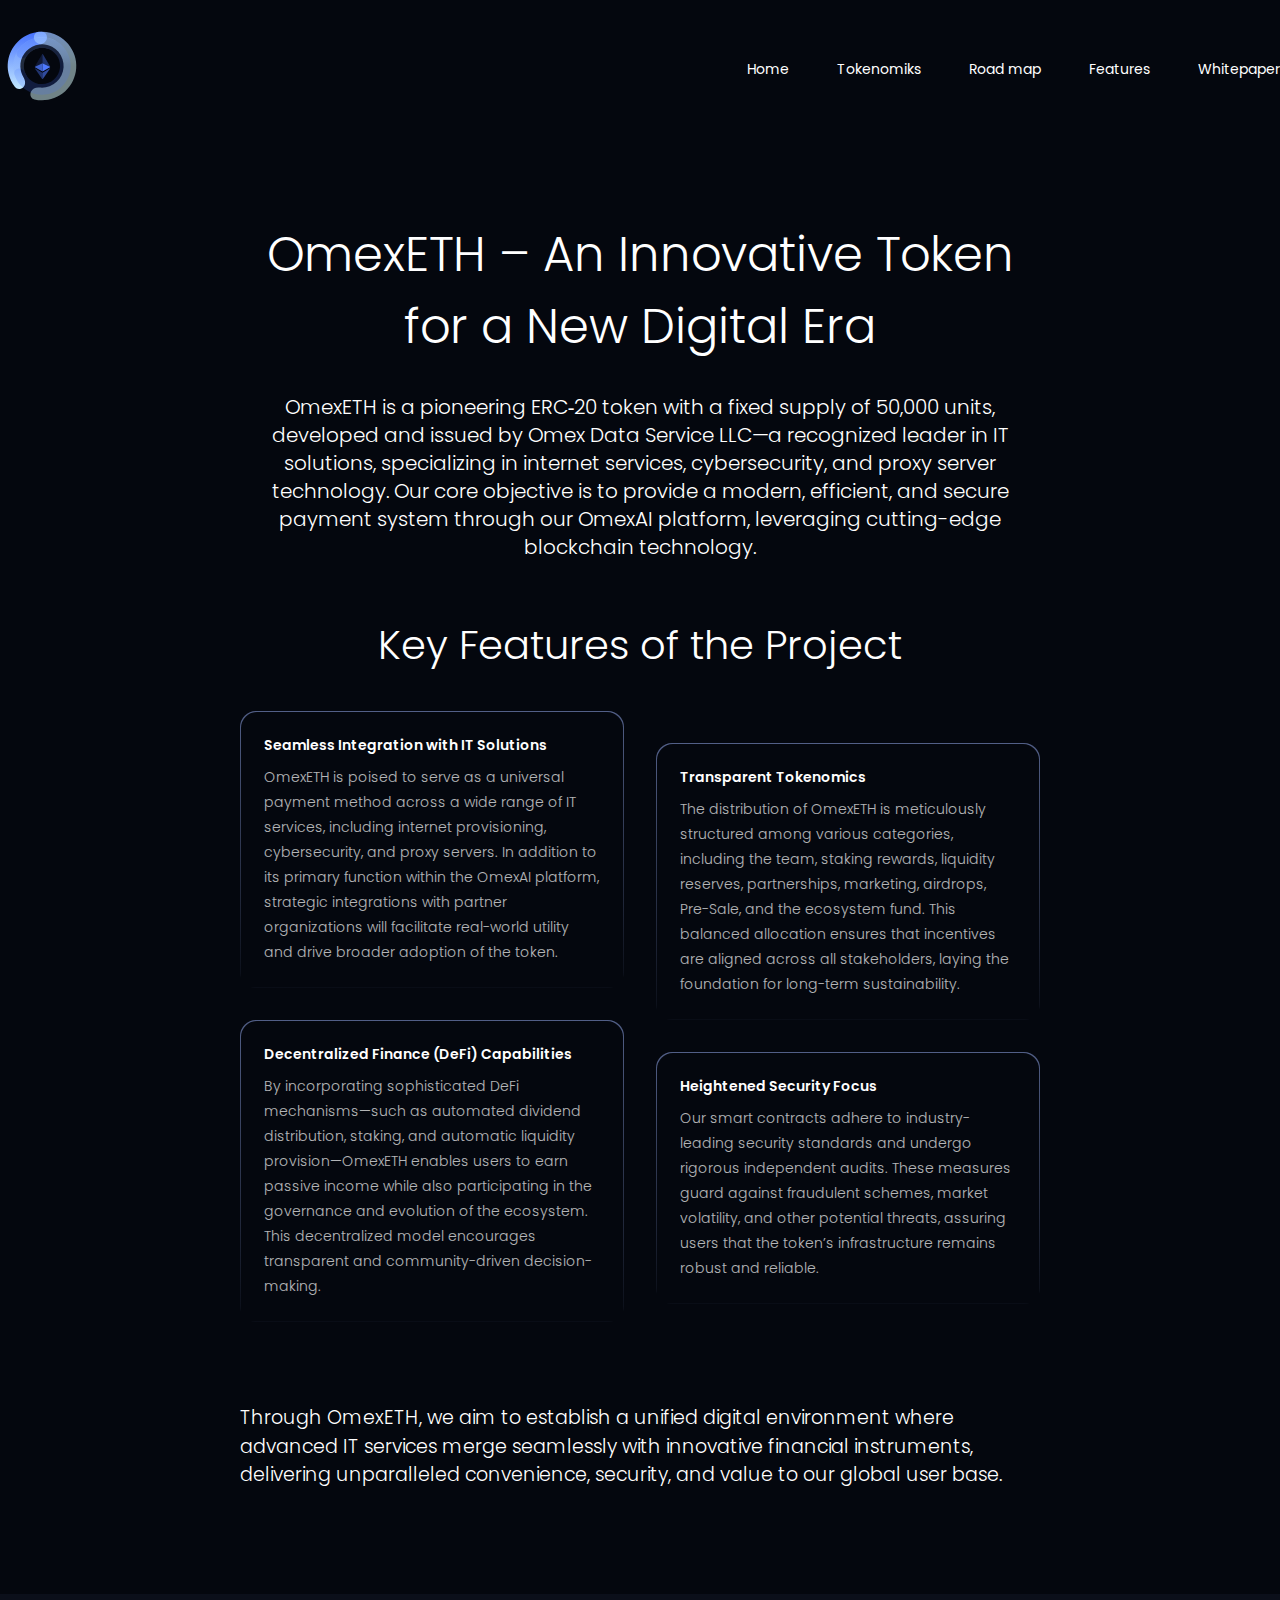
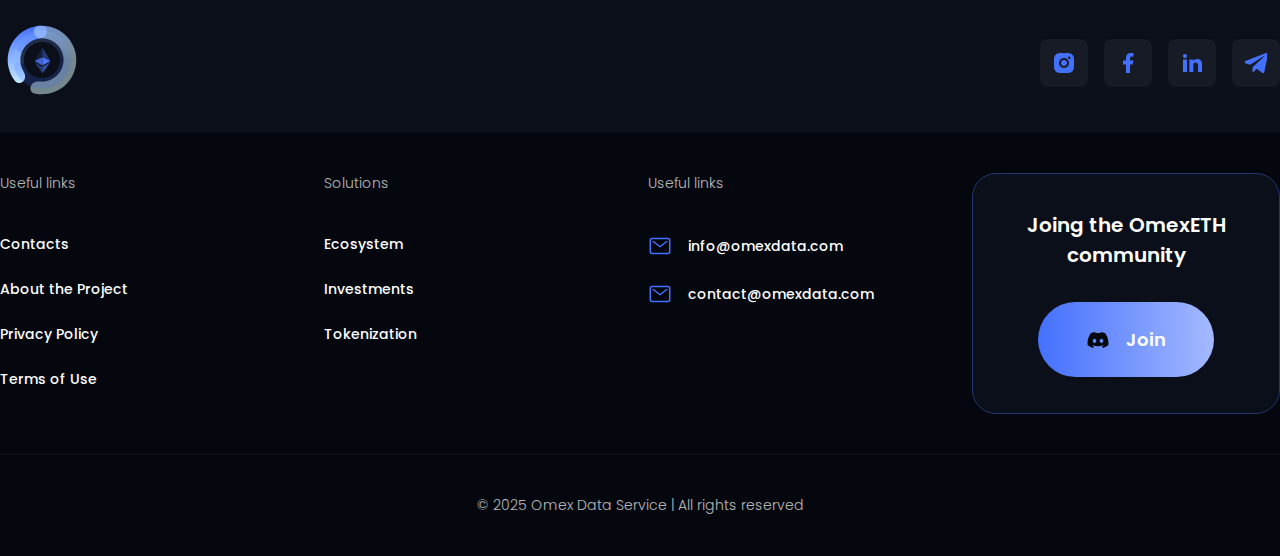
==== about.html @ 4f879065 "additional pages" ====
<!DOCTYPE html>
<html lang="en">
  <head>
    <meta charset="UTF-8" />
    <meta name="viewport" content="width=device-width, initial-scale=1.0" />
    <title>About the Project | Omex Ethereum Token Pre-Sale Start!</title>
    <link rel="stylesheet" href="./styles/style.css" />
  </head>
  <body>
    <nav>
      <div class="nav_wrapper container">
        <a href="./index.html">
          <img src="./assets/logo.svg" alt="" />
        </a>
        <div class="nav_menu">
          <a href="./index.html"><p>Home</p></a>
          <p>Tokenomiks</p>
          <p>Road map</p>
          <p>Features</p>
          <p>Whitepaper</p>
        </div>
      </div>
    </nav>

    <div class="page_content container_s">
      <div class="page_content_title">
        <h2>OmexETH – An Innovative Token for a New Digital Era</h2>

        <h3>
          OmexETH is a pioneering ERC‑20 token with a fixed supply of 50,000
          units, developed and issued by Omex Data Service LLC—a recognized
          leader in IT solutions, specializing in internet services,
          cybersecurity, and proxy server technology. Our core objective is to
          provide a modern, efficient, and secure payment system through our
          OmexAI platform, leveraging cutting-edge blockchain technology.
        </h3>
      </div>

      <div class="s_block_title">
        <h4>Key Features of the Project</h4>
      </div>

      <div class="advantage_cards ecosystem_cards">
        <div class="advantage_cards_col">
          <div class="advantage_card">
            <div class="advantage_card_wrapper">
              <p>Seamless Integration with IT Solutions</p>
              <span
                >OmexETH is poised to serve as a universal payment method across
                a wide range of IT services, including internet provisioning,
                cybersecurity, and proxy servers. In addition to its primary
                function within the OmexAI platform, strategic integrations with
                partner organizations will facilitate real-world utility and
                drive broader adoption of the token.</span
              >
            </div>
          </div>
          <div class="advantage_card">
            <div class="advantage_card_wrapper">
              <p>Decentralized Finance (DeFi) Capabilities</p>
              <span
                >By incorporating sophisticated DeFi mechanisms—such as
                automated dividend distribution, staking, and automatic
                liquidity provision—OmexETH enables users to earn passive income
                while also participating in the governance and evolution of the
                ecosystem. This decentralized model encourages transparent and
                community-driven decision-making.</span
              >
            </div>
          </div>
        </div>
        <div class="advantage_cards_col">
          <div class="advantage_card">
            <div class="advantage_card_wrapper">
              <p>Transparent Tokenomics</p>
              <span
                >The distribution of OmexETH is meticulously structured among
                various categories, including the team, staking rewards,
                liquidity reserves, partnerships, marketing, airdrops, Pre-Sale,
                and the ecosystem fund. This balanced allocation ensures that
                incentives are aligned across all stakeholders, laying the
                foundation for long-term sustainability.</span
              >
            </div>
          </div>
          <div class="advantage_card">
            <div class="advantage_card_wrapper">
              <p>Heightened Security Focus</p>
              <span
                >Our smart contracts adhere to industry-leading security
                standards and undergo rigorous independent audits. These
                measures guard against fraudulent schemes, market volatility,
                and other potential threats, assuring users that the token’s
                infrastructure remains robust and reliable.</span
              >
            </div>
          </div>
        </div>
      </div>

      <div class="page_text">
        <p>
          Through OmexETH, we aim to establish a unified digital environment
          where advanced IT services merge seamlessly with innovative financial
          instruments, delivering unparalleled convenience, security, and value
          to our global user base.
        </p>
      </div>
    </div>

    <footer>
      <div class="footer_top">
        <div class="container footer_top_w">
          <a href="./index.html">
            <img src="./assets/logo.svg" alt="" />
          </a>
          <div class="footer_socials">
            <a href="#">
              <img src="./assets/icons/socials/inst.svg" alt="" />
            </a>
            <a href="#">
              <img src="./assets/icons/socials/fb.svg" alt="" />
            </a>
            <a href="#">
              <img src="./assets/icons/socials/lnkd.svg" alt="" />
            </a>
            <a href="#">
              <img src="./assets/icons/socials/tg.svg" alt="" />
            </a>
          </div>
        </div>
      </div>

      <div class="btm_footer container">
        <div class="footer_menu">
          <h4>Useful links</h4>
          <a href="./contacts.html"><p>Contacts</p></a>
          <a href="./about.html"><p>About the Project</p></a>
          <a href="./privacy.html"><p>Privacy Policy</p></a>
          <a href="./terms.html"><p>Terms of Use</p></a>
        </div>
        <div class="footer_menu">
          <h4>Solutions</h4>
          <a href="./ecosystem.html"><p>Ecosystem</p></a>
          <a href="./investments.html"><p>Investments</p></a>
          <a href="./tokenization.html"><p>Tokenization</p></a>
        </div>
        <div class="footer_menu footer_emails">
          <h4>Useful links</h4>
          <a href="mailto:info@omexdata.com"
            ><img src="./assets/icons/socials/mail.svg" alt="" />
            <p>info@omexdata.com</p></a
          >
          <a href="mailto:contact@omexdata.com"
            ><img src="./assets/icons/socials/mail.svg" alt="" />
            <p>contact@omexdata.com</p></a
          >
        </div>
        <div class="discord">
          <h3>
            Joing the OmexETH <br />
            community
          </h3>
          <button class="main_btn">
            <img src="./assets/icons/socials/discord.svg" alt="" />
            Join
          </button>
        </div>
      </div>
      <div class="copyright">
        <p>© 2025 Omex Data Service | All rights reserved</p>
      </div>
    </footer>
  </body>
</html>
---- styles/style.css ----
@import url("https://fonts.googleapis.com/css2?family=Poppins:ital,wght@0,100;0,200;0,300;0,400;0,500;0,600;0,700;0,800;0,900;1,100;1,200;1,300;1,400;1,500;1,600;1,700;1,800;1,900&display=swap");

* {
  margin: 0;
  padding: 0;
  box-sizing: border-box;
}

a {
  text-decoration: none;
}

button {
  cursor: pointer;
  text-align: center;
  border: none;
  transition: all 0.4s ease;
}

.container {
  width: 100%;
  max-width: 1300px;
  margin: 0 auto;
}

body {
  font-family: "Poppins", sans-serif;
  background: #04070e;
}

.nav_wrapper {
  display: flex;
  align-items: center;
  justify-content: space-between;
  padding: 24px 0;
}

.nav_menu {
  display: flex;
  align-items: center;
  gap: 48px;
}

.nav_menu p {
  color: rgb(255, 255, 255);
  font-family: Poppins;
  font-size: 14px;
  font-weight: 400;
  line-height: 21px;
  letter-spacing: 0%;
  text-align: left;
}

header {
  padding: 104px 0 170px;
  display: flex;
  flex-direction: column;
  align-items: center;
  justify-content: center;
}

header h1 {
  color: rgb(255, 255, 255);
  font-family: Poppins;
  font-size: 48px;
  font-weight: 300;
  line-height: 72px;
  letter-spacing: 0%;
  text-align: center;
  margin-bottom: 48px;
}

.header_timer {
  border-radius: 1000px;

  backdrop-filter: blur(20px);
  background: rgba(160, 182, 255, 0.05);
  width: 100%;
  max-width: 1000px;
  margin: 0 auto;
  display: grid;
  grid-template-columns: repeat(4, 1fr);
  padding: 48px 0;
  margin-bottom: 88px;
}

.timer_value {
  display: flex;
  flex-direction: column;
  align-items: center;
  gap: 12px;
}

.timer_value p {
  color: rgb(160, 182, 255);
  font-family: Poppins;
  font-size: 64px;
  font-weight: 600;
  line-height: 96px;
  letter-spacing: 0%;
  text-align: center;
}

.timer_value span {
  color: rgb(255, 255, 255);
  font-family: Poppins;
  font-size: 14px;
  font-weight: 300;
  line-height: 21px;
  letter-spacing: 0%;
  text-align: center;
  text-transform: uppercase;
}

.main_btn {
  border-radius: 100px;
  padding: 24px 48px 24px 48px;
  background: linear-gradient(
    270deg,
    rgb(164, 185, 255),
    rgb(68, 112, 254) 100%
  );
  color: rgb(255, 255, 255);
  font-family: Poppins;
  font-size: 18px;
  font-weight: 600;
  line-height: 27px;
  letter-spacing: 0%;
  text-align: center;
}

.token_dest {
  padding-top: 96px;
  display: flex;
  align-items: start;
  justify-content: space-between;
  gap: 16px;
}

.token_left {
  border-radius: 32px;
  padding: 40px;
  background: rgba(160, 182, 255, 0.05);
  width: 40%;
}

.token_left h4 {
  color: rgb(255, 255, 255);
  font-family: Poppins;
  font-size: 20px;
  font-weight: 600;
  line-height: 30px;
  letter-spacing: 0%;
  text-align: left;
  margin-bottom: 24px;
}

.diagram_desc {
  margin-bottom: 24px;
}

.diagram_desc div {
  display: flex;
  align-items: center;
  gap: 8px;
  margin-bottom: 16px;
}

.diagram_desc p {
  color: rgb(255, 255, 255);
  font-family: Poppins;
  font-size: 14px;
  font-weight: 300;
  line-height: 21px;
  letter-spacing: 0%;
  text-align: left;
}

.diagram_desc span {
  font-family: Poppins;
  font-size: 14px;
  font-weight: 300;
  line-height: 21px;
  letter-spacing: 0%;
  text-align: left;
}

.token_right {
  border-radius: 32px;
  padding: 40px 56px 40px 56px;
  display: flex;
  flex-direction: column;
  align-items: center;
  justify-content: center;
  gap: 48px;
  background: rgba(160, 182, 255, 0.05);
  width: 60%;
}

.token_logo img {
  width: 152.7px;
  height: 152.7px;
}

.token_right_desc {
  border-radius: 24px;
  padding: 48px;

  background: rgba(160, 182, 255, 0.05);
}

.token_right_desc div {
  display: flex;
  align-items: center;
  justify-content: space-between;
  padding-bottom: 31px;
  margin-bottom: 32px;
  border-bottom: 1px solid rgba(160, 182, 255, 0.05);
}
.token_right_desc p {
  opacity: 0.7;

  color: rgb(255, 255, 255);
  font-family: Poppins;
  font-size: 14px;
  font-weight: 300;
  line-height: 21px;
  letter-spacing: 0%;
  text-align: center;
}

.token_right_desc h5 {
  color: rgb(255, 255, 255);
  font-family: Poppins;
  font-size: 14px;
  font-weight: 600;
  line-height: 21px;
  letter-spacing: 0%;
  text-align: right;
}

.omex_roadmap {
  margin-top: 118px;
}

.omex_roadmap h2 {
  color: rgb(255, 255, 255);
  font-family: Poppins;
  font-size: 48px;
  font-weight: 300;
  line-height: 72px;
  letter-spacing: 0%;
  text-align: center;
  margin-bottom: 48px;
}

.roadmap_cards {
  display: grid;
  grid-template-columns: repeat(4, 1fr);
  gap: 16px;
}

.roadmap_card_title p {
  color: rgb(68, 112, 254);
  font-family: Poppins;
  font-size: 14px;
  font-weight: 300;
  line-height: 21px;
  letter-spacing: 0%;
  text-align: left;
  text-transform: uppercase;
}

.roadmap_card_title div {
  background: linear-gradient(
    90deg,
    rgb(68, 112, 254),
    rgba(159, 182, 255, 0) 100%
  );
  width: 100%;
  height: 2px;
  margin: 16px 0;
}

.roadmap_card_desc {
  border-radius: 16px;
  padding: 32px;
  background: rgba(160, 182, 255, 0.05);
}

.roadmap_card_desc h4 {
  color: rgb(255, 255, 255);
  font-family: Poppins;
  font-size: 20px;
  font-weight: 600;
  line-height: 30px;
  letter-spacing: 0%;
  text-align: left;
  margin-bottom: 24px;
}

.roadmap_card_desc_item {
  display: flex;
  align-items: center;
  gap: 16px;
  margin-bottom: 16px;
}

.roadmap_card_desc_item p {
  color: rgb(255, 255, 255);
  font-family: Poppins;
  font-size: 14px;
  font-weight: 500;
  line-height: 21px;
  letter-spacing: 0%;
  text-align: left;
  margin-bottom: 4px;
}

.roadmap_card_desc_item span {
  color: rgb(255, 255, 255);
  font-family: Poppins;
  font-size: 14px;
  font-weight: 300;
  line-height: 21px;
  letter-spacing: 0%;
  text-align: left;
  opacity: 0.7;
}

.roadmap_card_desc .roadmap_card_desc_item:last-child {
  margin-bottom: 0;
}

.roadmap_card_desc {
  height: 90%;
}

.advantages_title h2 {
  color: rgb(255, 255, 255);
  font-family: Poppins;
  font-size: 48px;
  font-weight: 300;
  line-height: 72px;
  letter-spacing: 0%;
  text-align: left;
  margin-bottom: 48px;
}

.advantages_title p {
  color: rgb(255, 255, 255);
  font-family: Poppins;
  font-size: 20px;
  font-weight: 300;
  line-height: 30px;
  letter-spacing: 0%;
  text-align: left;
  max-width: 531px;
}

.advantages {
  padding: 120px 0 96px;
  display: flex;
  align-items: center;
  justify-content: space-between;
  gap: 30px;
}

.advantage_cards {
  display: flex;
  align-items: start;
  gap: 32px;
  width: 100%;
  max-width: 640px;
}
.advantage_cards_col {
  width: 50%;
}

.advantage_card {
  width: 100%;
  position: relative;
  border-radius: 16px;
  padding: 1px;
  height: 188px;
  background: linear-gradient(
    rgba(159, 182, 255, 0.5),
    rgba(160, 182, 255, 0.03)
  );
}

.advantage_card_wrapper {
  padding: 23px;
  background: #04070e;
  border-radius: 16px 16px 0 0;
  height: 105%;
}
.advantage_card_wrapper p {
  color: rgb(255, 255, 255);
  font-family: Poppins;
  font-size: 14px;
  font-weight: 600;
  line-height: 21px;
  letter-spacing: 0%;
  text-align: left;
  margin: 16px 0 8px;
}

.advantage_card_wrapper span {
  color: rgb(255, 255, 255);
  font-family: Poppins;
  font-size: 14px;
  font-weight: 300;
  line-height: 21px;
  letter-spacing: 0%;
  text-align: left;
  opacity: 0.7;
}

.advantage_card {
  margin-bottom: 32px;
}

.advantage_cards .advantage_cards_col:nth-child(2) {
  padding-top: 32px;
}

.whitepaper {
  display: flex;
  flex-direction: column;
  align-items: center;
  justify-content: center;
  padding: 167px 0 144px;
  margin-bottom: 96px;
}

.whitepaper h2 {
  color: rgb(255, 255, 255);
  font-family: Poppins;
  font-size: 48px;
  font-weight: 300;
  line-height: 72px;
  letter-spacing: 0%;
  text-align: center;
  margin-bottom: 48px;
}
.whitepaper p {
  color: rgb(255, 255, 255);
  font-family: Poppins;
  font-size: 20px;
  font-weight: 300;
  line-height: 30px;
  letter-spacing: 0%;
  text-align: center;
  margin-bottom: 64px;
}

.footer_top {
  background: rgba(160, 182, 255, 0.05);
  padding: 24px 0;
}

.footer_top_w {
  display: flex;
  align-items: center;
  justify-content: space-between;
}

.footer_socials {
  display: flex;
  align-items: center;
  gap: 16px;
}

.footer_socials a {
  border-radius: 8px;
  width: 48px;
  height: 48px;
  display: flex;
  align-items: center;
  justify-content: center;
  background: rgba(255, 255, 255, 0.05);
}

.btm_footer {
  display: grid;
  grid-template-columns: repeat(4, 1fr);
  gap: 16px;
  border-bottom: 1px solid rgba(255, 255, 255, 0.05);
  padding: 40px 0;
}

.footer_menu h4 {
  color: rgb(255, 255, 255);
  font-family: Poppins;
  font-size: 14px;
  font-weight: 300;
  line-height: 21px;
  letter-spacing: 0%;
  text-align: left;
  opacity: 0.7;
  margin-bottom: 40px;
}

.footer_menu p {
  color: rgb(255, 255, 255);
  font-family: Poppins;
  font-size: 14px;
  font-weight: 500;
  line-height: 21px;
  letter-spacing: 0%;
  text-align: left;
  margin-bottom: 24px;
}

.footer_menu a {
  display: flex;
  align-items: center;
  gap: 16px;
}

.footer_emails a p {
  margin: 0;
}
.footer_emails a {
  margin-bottom: 24px;
}

.discord {
  box-sizing: border-box;
  border-radius: 24px;

  background: rgba(160, 182, 255, 0.05);
  display: flex;
  align-items: center;
  flex-direction: column;
  justify-content: center;
  gap: 32px;
  border: 1px solid #233670;
}

.discord h3 {
  color: rgb(255, 255, 255);
  font-family: Poppins;
  font-size: 20px;
  font-weight: 600;
  line-height: 30px;
  letter-spacing: 0%;
  text-align: center;
}
.main_btn {
  display: flex;
  align-items: center;
  gap: 16px;
}

.copyright {
  padding: 40px 0;
}

.copyright p {
  color: rgb(255, 255, 255);
  font-family: Poppins;
  font-size: 14px;
  font-weight: 300;
  line-height: 21px;
  letter-spacing: 0%;
  text-align: center;
  opacity: 0.7;
}

.diagram {
  user-select: none;

  user-drag: none;
  -webkit-user-drag: none;
}

header {
  position: relative;
}
.header_overlay {
  position: absolute;
}

.main_wrapper {
  width: 100%;
  overflow: hidden;
}

header button,
header h1,
nav {
  position: relative;
  z-index: 1;
}

.header_wrapper {
  width: 100%;
  background: url(./assets/images/header-bg.svg);
  background-position: center;
  background-size: cover;
}

.whitepaper {
  width: 100%;
  background: url(./assets/images/whitepaper-bg.svg);
  background-position: center;
  background-size: cover;
  position: relative;
}

.advantages_wrapper,
.advantages_title {
  position: relative;
}

.adv_overlay {
  left: 0;
  top: 0;
  width: auto;
  left: -50%;
  top: -90%;
}

.page_content {
  padding: 80px 0;
}

.page_content h2 {
  color: rgb(255, 255, 255);
  font-family: Poppins;
  font-size: 48px;
  font-weight: 300;
  line-height: 72px;
  letter-spacing: 0%;
  margin-bottom: 30px;
  text-align: center;
}
.page_content_title {
  margin-bottom: 48px;
}

.page_content_title h3 {
  color: rgb(255, 255, 255);
  font-family: Poppins;
  font-size: 20px;
  font-weight: 300;
  line-height: 140%;
  letter-spacing: 0%;
  text-align: center;
}
.container_s {
  width: 100%;
  max-width: 800px;
  margin: 0 auto;
}

.page_text p,
.contacts_card p {
  color: rgb(255, 255, 255);
  font-family: Poppins;
  font-size: 19px;
  font-weight: 300;
  line-height: 150%;
  letter-spacing: 0%;
  text-align: left;
  margin-bottom: 4px;
  margin-bottom: 24px;
}

.page_text p span,
.contacts_card p span {
  font-weight: 600;
}

.ecosystem_cards {
  max-width: 100%;
  margin-bottom: 50px;
}
.ecosystem_cards .advantage_card {
  height: auto;
}
.ecosystem_cards p {
  margin-top: 0;
}

.s_block_title h4 {
  color: rgb(255, 255, 255);
  font-family: Poppins;
  font-size: 40px;
  font-weight: 300;
  line-height: 72px;
  letter-spacing: 0%;
  margin-bottom: 30px;
  text-align: center;
}

.contacts_card {
  margin-bottom: 40px;
  margin-top: 40px;
  border-radius: 15px;
  padding: 20px;
  background: rgba(160, 182, 255, 0.05);
}

.contacts_card_top {
  margin-bottom: 20px;
}
.contacts_card_top div,
.contacts_card_btm div {
  display: flex;
  align-items: center;
  gap: 10px;
  margin-bottom: 8px;
}

.contacts_card p {
  margin: 0;
}


.page_text ul li {
  color: #fff;
  margin-bottom: 15px;
}
.page_text ul {
  padding-left: 20px;
  margin-bottom: 30px;
}
.page_text ul li p {
  margin: 0;
}
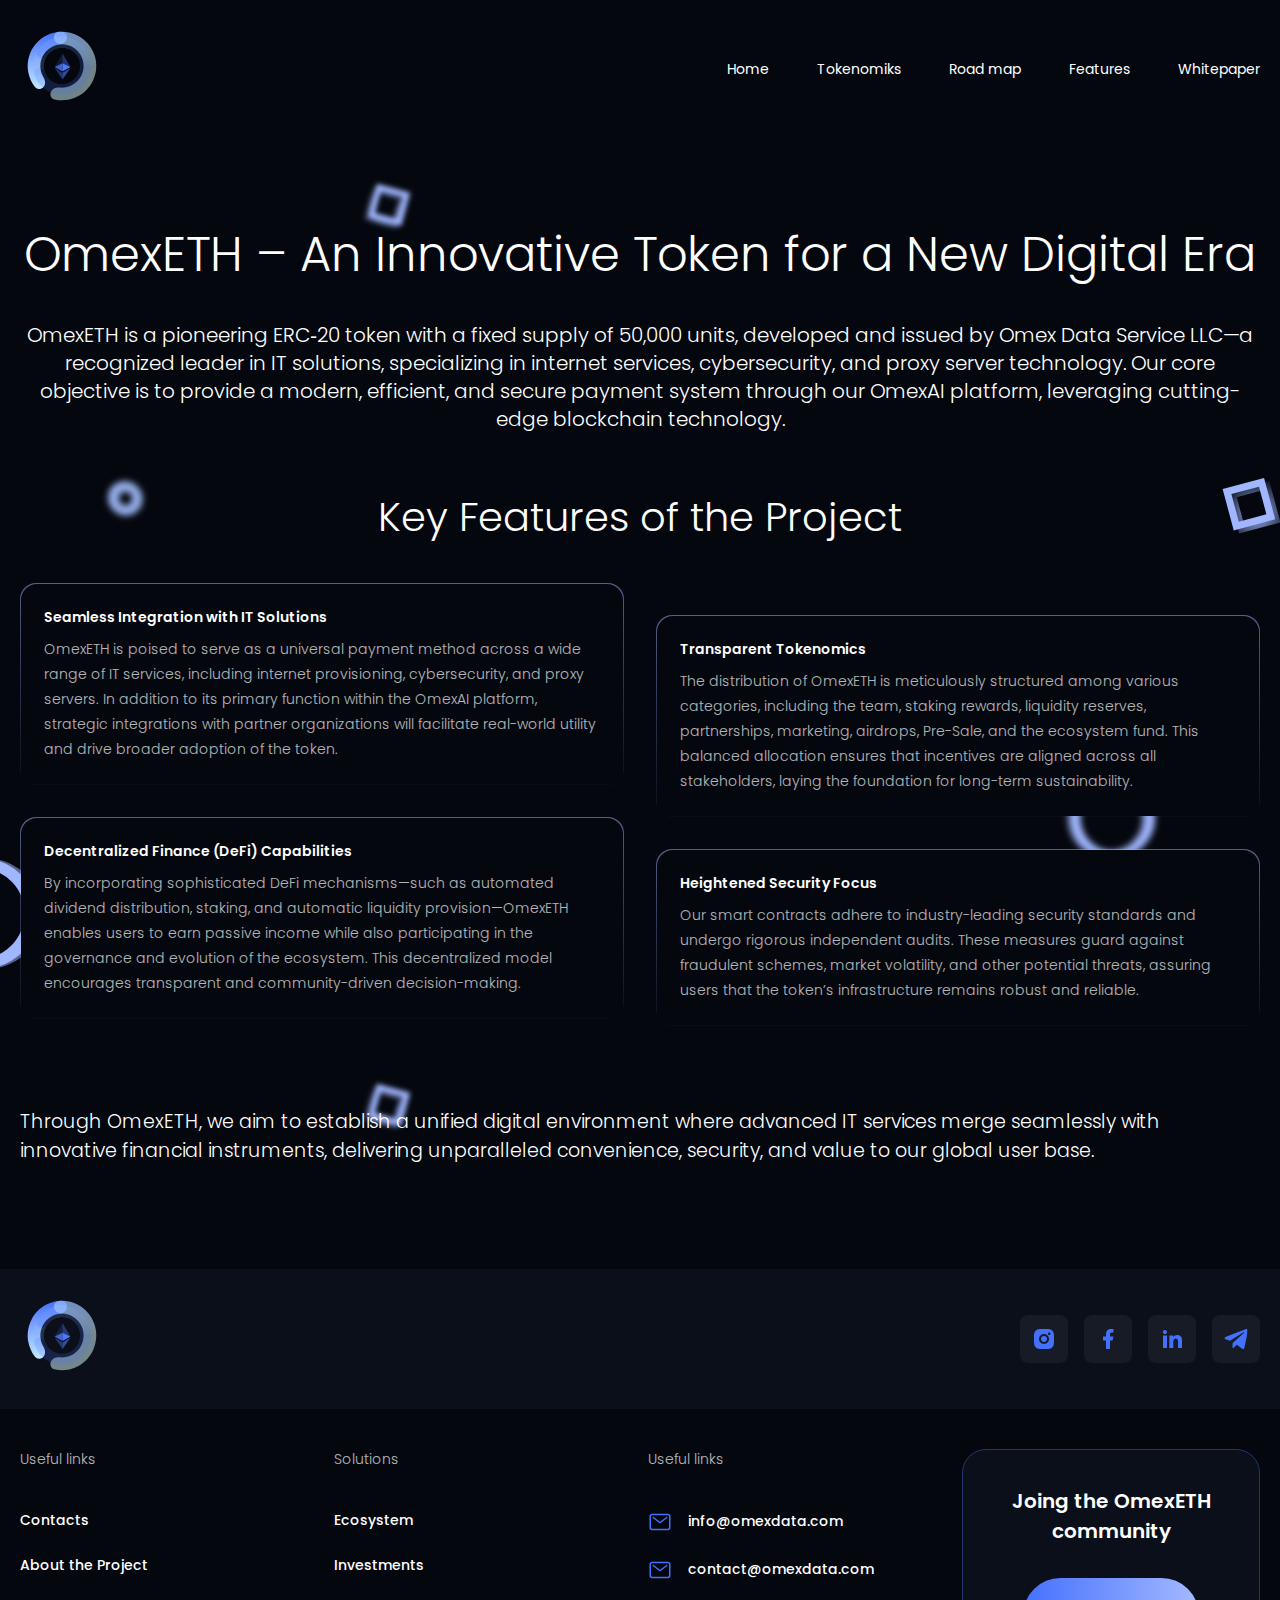
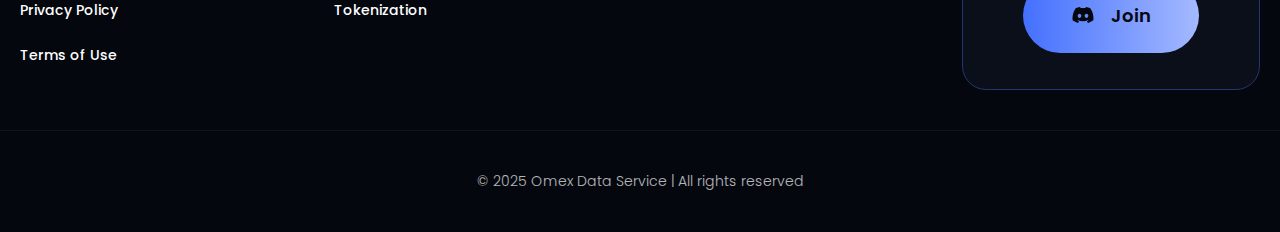
==== commit b40e9fcf: "adaptive" ====
--- a/about.html
+++ b/about.html
@@ -14,97 +14,101 @@
         </a>
         <div class="nav_menu">
           <a href="./index.html"><p>Home</p></a>
-          <p>Tokenomiks</p>
-          <p>Road map</p>
-          <p>Features</p>
-          <p>Whitepaper</p>
+          <a href="index.html#tokenomiks"> <p>Tokenomiks</p></a>
+          <a href="index.html#roadmap"><p>Road map</p></a>
+          <a href="index.html#features"> <p>Features</p></a>
+          <a href="index.html#whitepaper"><p>Whitepaper</p></a>
         </div>
       </div>
     </nav>
 
-    <div class="page_content container_s">
-      <div class="page_content_title">
-        <h2>OmexETH – An Innovative Token for a New Digital Era</h2>
+    <div class="page_content">
+      <div class="container">
+        <div class="page_content_title">
+          <h2>OmexETH – An Innovative Token for a New Digital Era</h2>
 
-        <h3>
-          OmexETH is a pioneering ERC‑20 token with a fixed supply of 50,000
-          units, developed and issued by Omex Data Service LLC—a recognized
-          leader in IT solutions, specializing in internet services,
-          cybersecurity, and proxy server technology. Our core objective is to
-          provide a modern, efficient, and secure payment system through our
-          OmexAI platform, leveraging cutting-edge blockchain technology.
-        </h3>
-      </div>
+          <h3>
+            OmexETH is a pioneering ERC‑20 token with a fixed supply of 50,000
+            units, developed and issued by Omex Data Service LLC—a recognized
+            leader in IT solutions, specializing in internet services,
+            cybersecurity, and proxy server technology. Our core objective is to
+            provide a modern, efficient, and secure payment system through our
+            OmexAI platform, leveraging cutting-edge blockchain technology.
+          </h3>
+        </div>
 
-      <div class="s_block_title">
-        <h4>Key Features of the Project</h4>
-      </div>
+        <div class="s_block_title">
+          <h4>Key Features of the Project</h4>
+        </div>
 
-      <div class="advantage_cards ecosystem_cards">
-        <div class="advantage_cards_col">
-          <div class="advantage_card">
-            <div class="advantage_card_wrapper">
-              <p>Seamless Integration with IT Solutions</p>
-              <span
-                >OmexETH is poised to serve as a universal payment method across
-                a wide range of IT services, including internet provisioning,
-                cybersecurity, and proxy servers. In addition to its primary
-                function within the OmexAI platform, strategic integrations with
-                partner organizations will facilitate real-world utility and
-                drive broader adoption of the token.</span
-              >
+        <div class="advantage_cards ecosystem_cards">
+          <div class="advantage_cards_col">
+            <div class="advantage_card">
+              <div class="advantage_card_wrapper">
+                <p>Seamless Integration with IT Solutions</p>
+                <span
+                  >OmexETH is poised to serve as a universal payment method
+                  across a wide range of IT services, including internet
+                  provisioning, cybersecurity, and proxy servers. In addition to
+                  its primary function within the OmexAI platform, strategic
+                  integrations with partner organizations will facilitate
+                  real-world utility and drive broader adoption of the
+                  token.</span
+                >
+              </div>
+            </div>
+            <div class="advantage_card">
+              <div class="advantage_card_wrapper">
+                <p>Decentralized Finance (DeFi) Capabilities</p>
+                <span
+                  >By incorporating sophisticated DeFi mechanisms—such as
+                  automated dividend distribution, staking, and automatic
+                  liquidity provision—OmexETH enables users to earn passive
+                  income while also participating in the governance and
+                  evolution of the ecosystem. This decentralized model
+                  encourages transparent and community-driven
+                  decision-making.</span
+                >
+              </div>
             </div>
           </div>
-          <div class="advantage_card">
-            <div class="advantage_card_wrapper">
-              <p>Decentralized Finance (DeFi) Capabilities</p>
-              <span
-                >By incorporating sophisticated DeFi mechanisms—such as
-                automated dividend distribution, staking, and automatic
-                liquidity provision—OmexETH enables users to earn passive income
-                while also participating in the governance and evolution of the
-                ecosystem. This decentralized model encourages transparent and
-                community-driven decision-making.</span
-              >
+          <div class="advantage_cards_col">
+            <div class="advantage_card">
+              <div class="advantage_card_wrapper">
+                <p>Transparent Tokenomics</p>
+                <span
+                  >The distribution of OmexETH is meticulously structured among
+                  various categories, including the team, staking rewards,
+                  liquidity reserves, partnerships, marketing, airdrops,
+                  Pre-Sale, and the ecosystem fund. This balanced allocation
+                  ensures that incentives are aligned across all stakeholders,
+                  laying the foundation for long-term sustainability.</span
+                >
+              </div>
+            </div>
+            <div class="advantage_card">
+              <div class="advantage_card_wrapper">
+                <p>Heightened Security Focus</p>
+                <span
+                  >Our smart contracts adhere to industry-leading security
+                  standards and undergo rigorous independent audits. These
+                  measures guard against fraudulent schemes, market volatility,
+                  and other potential threats, assuring users that the token’s
+                  infrastructure remains robust and reliable.</span
+                >
+              </div>
             </div>
           </div>
         </div>
-        <div class="advantage_cards_col">
-          <div class="advantage_card">
-            <div class="advantage_card_wrapper">
-              <p>Transparent Tokenomics</p>
-              <span
-                >The distribution of OmexETH is meticulously structured among
-                various categories, including the team, staking rewards,
-                liquidity reserves, partnerships, marketing, airdrops, Pre-Sale,
-                and the ecosystem fund. This balanced allocation ensures that
-                incentives are aligned across all stakeholders, laying the
-                foundation for long-term sustainability.</span
-              >
-            </div>
-          </div>
-          <div class="advantage_card">
-            <div class="advantage_card_wrapper">
-              <p>Heightened Security Focus</p>
-              <span
-                >Our smart contracts adhere to industry-leading security
-                standards and undergo rigorous independent audits. These
-                measures guard against fraudulent schemes, market volatility,
-                and other potential threats, assuring users that the token’s
-                infrastructure remains robust and reliable.</span
-              >
-            </div>
-          </div>
+
+        <div class="page_text">
+          <p>
+            Through OmexETH, we aim to establish a unified digital environment
+            where advanced IT services merge seamlessly with innovative
+            financial instruments, delivering unparalleled convenience,
+            security, and value to our global user base.
+          </p>
         </div>
-      </div>
-
-      <div class="page_text">
-        <p>
-          Through OmexETH, we aim to establish a unified digital environment
-          where advanced IT services merge seamlessly with innovative financial
-          instruments, delivering unparalleled convenience, security, and value
-          to our global user base.
-        </p>
       </div>
     </div>
 
--- a/styles/style.css
+++ b/styles/style.css
@@ -6,6 +6,10 @@
   box-sizing: border-box;
 }
 
+html {
+  scroll-behavior: smooth;
+}
+
 a {
   text-decoration: none;
 }
@@ -17,7 +21,8 @@
   transition: all 0.4s ease;
 }
 
-.container {
+.container,
+.container_s {
   width: 100%;
   max-width: 1300px;
   margin: 0 auto;
@@ -49,6 +54,10 @@
   line-height: 21px;
   letter-spacing: 0%;
   text-align: left;
+  cursor: pointer;
+}
+.nav_menu p:hover {
+  text-decoration: underline;
 }
 
 header {
@@ -127,8 +136,16 @@
   line-height: 27px;
   letter-spacing: 0%;
   text-align: center;
-}
-
+  transition: all 0.4s ease;
+}
+.main_btn:hover {
+  background: linear-gradient(
+    270deg,
+    rgb(145, 170, 255),
+    rgb(30, 76, 226) 100%
+  );
+  transition: all 0.4s ease;
+}
 .token_dest {
   padding-top: 96px;
   display: flex;
@@ -480,6 +497,11 @@
   align-items: center;
   justify-content: center;
   background: rgba(255, 255, 255, 0.05);
+  transition: all 0.4s ease;
+}
+.footer_socials a:hover {
+  background: rgba(255, 255, 255, 0.195);
+  transition: all 0.4s ease;
 }
 
 .btm_footer {
@@ -513,6 +535,9 @@
   margin-bottom: 24px;
 }
 
+.footer_menu a p:hover {
+  text-decoration: underline;
+}
 .footer_menu a {
   display: flex;
   align-items: center;
@@ -592,19 +617,19 @@
 header h1,
 nav {
   position: relative;
-  z-index: 1;
+  /* z-index: 1; */
 }
 
 .header_wrapper {
   width: 100%;
-  background: url(./assets/images/header-bg.svg);
+  background: url(../assets/images/header-bg.svg);
   background-position: center;
   background-size: cover;
 }
 
 .whitepaper {
   width: 100%;
-  background: url(./assets/images/whitepaper-bg.svg);
+  background: url(../assets/images/whitepaper-bg.svg);
   background-position: center;
   background-size: cover;
   position: relative;
@@ -650,11 +675,6 @@
   letter-spacing: 0%;
   text-align: center;
 }
-.container_s {
-  width: 100%;
-  max-width: 800px;
-  margin: 0 auto;
-}
 
 .page_text p,
 .contacts_card p {
@@ -719,7 +739,6 @@
   margin: 0;
 }
 
-
 .page_text ul li {
   color: #fff;
   margin-bottom: 15px;
@@ -730,4 +749,410 @@
 }
 .page_text ul li p {
   margin: 0;
-}+}
+
+.whitepaper_desc {
+  max-width: 830px;
+}
+
+.page_content {
+  background: url(../assets/images/header-bg.svg);
+  background-position: center;
+}
+.privacy_page {
+  background: none;
+}
+
+.inv_cards .advantage_cards_col:nth-child(2) {
+  padding: 0;
+}
+.inv_cards {
+  align-items: center;
+}
+
+.discord .main_btn {
+  color: rgb(4, 7, 14);
+}
+
+.mob_menu_btn {
+  width: 24px;
+  height: 24px;
+  display: none;
+}
+
+.mob_menu {
+  background: rgb(6, 9, 18);
+  height: 100vh;
+  position: fixed;
+  right: 0;
+  top: 0;
+  width: 65%;
+  z-index: 111;
+  transition: all 0.4s ease;
+  transform: translateX(100%);
+}
+.visible_mob_menu {
+  transition: all 0.4s ease;
+  transform: translateX(0);
+}
+.mob_menu_exit {
+  display: flex;
+  align-items: center;
+  justify-content: flex-end;
+  padding-right: 10px;
+  padding-top: 35px;
+  margin-bottom: 36px;
+}
+.mob_menu .nav_menu {
+  display: flex;
+  flex-direction: column;
+  align-items: start;
+  gap: 32px;
+  padding-left: 24px;
+}
+nav {
+  position: relative;
+  z-index: 1;
+}
+@media only screen and (max-width: 1300px) {
+  .container {
+    padding-left: 20px;
+    padding-right: 20px;
+  }
+}
+
+@media only screen and (max-width: 1000px) {
+  .token_dest {
+    flex-direction: column;
+  }
+  .token_left,
+  .token_right {
+    width: 100%;
+  }
+  .roadmap_cards {
+    width: 1250px;
+  }
+  .roadmap_wrapper {
+    overflow: auto;
+  }
+  .adv_overlay {
+    width: 70%;
+    left: 0;
+    top: 0;
+  }
+  .advantages {
+    flex-direction: column;
+  }
+  .advantages_title h2,
+  .advantages_title p {
+    text-align: center;
+  }
+  .btm_footer {
+    grid-template-columns: repeat(2, 1fr);
+  }
+  .discord {
+    height: 200px;
+  }
+}
+
+@media only screen and (max-width: 500px) {
+  .mob_menu_btn {
+    display: flex;
+  }
+  .nav_menu p {
+    color: rgb(255, 255, 255);
+    font-family: Poppins;
+    font-size: 12px;
+    font-weight: 400;
+    line-height: 18px;
+    letter-spacing: 0%;
+    text-align: left;
+  }
+  .nav_wrapper .nav_menu {
+    display: none;
+  }
+
+  .container {
+    padding-left: 10px;
+    padding-right: 10px;
+  }
+  .nav_icon {
+    width: 50px;
+  }
+  .header_overlay {
+    width: 300%;
+  }
+  header h1 {
+    color: rgb(255, 255, 255);
+    font-family: Poppins;
+    font-size: 32px;
+    font-weight: 300;
+    line-height: 48px;
+    letter-spacing: 0%;
+    text-align: center;
+    padding: 0 5px;
+    margin-bottom: 32px;
+  }
+
+  .header_timer {
+    padding: 24px;
+    border-radius: 1000px;
+  }
+  .timer_value p {
+    color: rgb(160, 182, 255);
+    font-family: Poppins;
+    font-size: 38px;
+    font-weight: 600;
+    line-height: 57px;
+    letter-spacing: 0%;
+    text-align: center;
+  }
+  .timer_value span {
+    color: rgb(255, 255, 255);
+    font-family: Poppins;
+    font-size: 10px;
+    font-weight: 300;
+    line-height: 15px;
+    letter-spacing: 0%;
+    text-align: center;
+    text-transform: uppercase;
+  }
+  .timer_value {
+    gap: 0;
+  }
+
+  .main_btn {
+    border-radius: 100px;
+    padding: 24px 32px 24px 32px;
+    font-size: 14px;
+    font-weight: 600;
+    line-height: 21px;
+  }
+  .header_timer {
+    margin-bottom: 72px;
+  }
+  header {
+    padding-bottom: 137px;
+  }
+  .token_dest {
+    padding-top: 40px;
+  }
+
+  header {
+    background: url(../assets/images/header-bg-mob.svg);
+    background-position: center;
+  }
+  .main_btn {
+    padding-top: 0;
+    padding-bottom: 0;
+    height: 56px;
+  }
+  .token_left,
+  .token_right {
+    padding: 24px;
+    border-radius: 24px;
+  }
+  .token_logo img {
+    width: 100px;
+    height: 100px;
+  }
+  .token_right {
+    gap: 16px;
+  }
+  .token_right_desc {
+    padding: 24px;
+  }
+  .token_right_desc div {
+    flex-direction: column;
+    padding-bottom: 24px;
+    margin-bottom: 24px;
+    gap: 8px;
+  }
+  .token_right_desc h5 {
+    text-align: center;
+    font-size: 12px;
+    font-weight: 600;
+    line-height: 18px;
+  }
+  .token_right_desc p {
+    color: rgb(255, 255, 255);
+    font-family: Poppins;
+    font-size: 12px;
+    font-weight: 300;
+    line-height: 18px;
+    letter-spacing: 0%;
+    text-align: center;
+  }
+  .token_right .main_btn {
+    margin-top: 8px;
+  }
+  h2,
+  .omex_roadmap h2 {
+    color: rgb(255, 255, 255);
+    font-family: Poppins;
+    font-size: 32px;
+    font-weight: 300;
+    line-height: 48px;
+    letter-spacing: 0%;
+    text-align: left;
+    margin-bottom: 32px;
+  }
+  .roadmap_card_desc {
+    padding: 24px;
+  }
+  .roadmap_card_desc h4 {
+    font-size: 16px;
+    margin-bottom: 16px;
+  }
+  .advantages {
+    padding-top: 96px;
+  }
+  .advantages_title h2,
+  .whitepaper h2 {
+    color: rgb(255, 255, 255);
+    font-family: Poppins;
+    font-size: 32px;
+    font-weight: 300;
+    line-height: 48px;
+    letter-spacing: 0%;
+    text-align: center;
+    margin-bottom: 24px;
+  }
+  .advantages_title p,
+  .whitepaper p {
+    color: rgb(255, 255, 255);
+    font-family: Poppins;
+    font-size: 16px;
+    font-weight: 300;
+    line-height: 24px;
+    letter-spacing: 0%;
+    text-align: center;
+  }
+  .advantage_cards {
+    flex-direction: column;
+    gap: 0;
+  }
+  .advantage_cards_col {
+    width: 100%;
+    padding-top: 0 !important;
+  }
+  .advantage_card {
+    margin-bottom: 16px;
+  }
+  .adv_overlay {
+    width: 100%;
+    transform: scale(2.5);
+    left: 0;
+    top: 0;
+  }
+  .whitepaper {
+    padding-top: 112px;
+    padding-bottom: 111px;
+    margin-bottom: 42px;
+  }
+  br {
+    display: none;
+  }
+
+  .whitepaper {
+    width: 100%;
+    background: url(../assets/images/whitepaper-bg-mob.svg);
+    background-position: center;
+    background-size: cover;
+    position: relative;
+  }
+
+  .footer_logo {
+    width: 58px;
+  }
+  .footer_socials a {
+    border-radius: 5.33px;
+    width: 32px;
+    height: 32px;
+    background: rgba(255, 255, 255, 0.05);
+  }
+  .footer_socials img {
+    width: 16px;
+    height: 16px;
+  }
+  .footer_socials {
+    gap: 8px;
+  }
+  .btm_footer {
+    display: flex;
+    flex-direction: column;
+    padding: 32px 10px;
+  }
+  .footer_menu h4 {
+    font-size: 12px;
+    margin-bottom: 24px;
+  }
+  .footer_menu p {
+    margin-bottom: 16px;
+    font-size: 12px;
+  }
+  .footer_emails a {
+    margin-bottom: 18px;
+  }
+  .discord {
+    height: auto;
+    padding: 24px;
+    display: flex;
+    align-items: center;
+    flex-direction: row;
+  }
+  .discord h3 {
+    color: rgb(255, 255, 255);
+    font-family: Poppins;
+    font-size: 16px;
+    font-weight: 600;
+    line-height: 24px;
+    letter-spacing: 0%;
+    text-align: left;
+  }
+  .copyright {
+    padding: 16px 0;
+  }
+  .copyright p {
+    font-size: 12px;
+  }
+
+  .page_content {
+    padding: 50px 0;
+  }
+  .page_content h2 {
+    color: rgb(255, 255, 255);
+    font-family: Poppins;
+    font-size: 30px;
+    font-weight: 300;
+    line-height: 40px;
+    letter-spacing: 0%;
+    text-align: center;
+    margin-bottom: 24px;
+  }
+  .page_content_title h3 {
+    color: rgb(255, 255, 255);
+    font-family: Poppins;
+    font-size: 16px;
+    font-weight: 300;
+    line-height: 24px;
+    letter-spacing: 0%;
+    text-align: center;
+  }
+  .page_content_title {
+    margin-bottom: 30px;
+  }
+  .ecosystem_cards {
+    margin-bottom: 24px;
+  }
+  .page_text p,
+  .contacts_card p {
+    font-size: 16px;
+  }
+  .page_content {
+    background: url(../assets/images/header-bg-mob.svg);
+  }
+  .privacy_page {
+    background: none;
+  }
+}
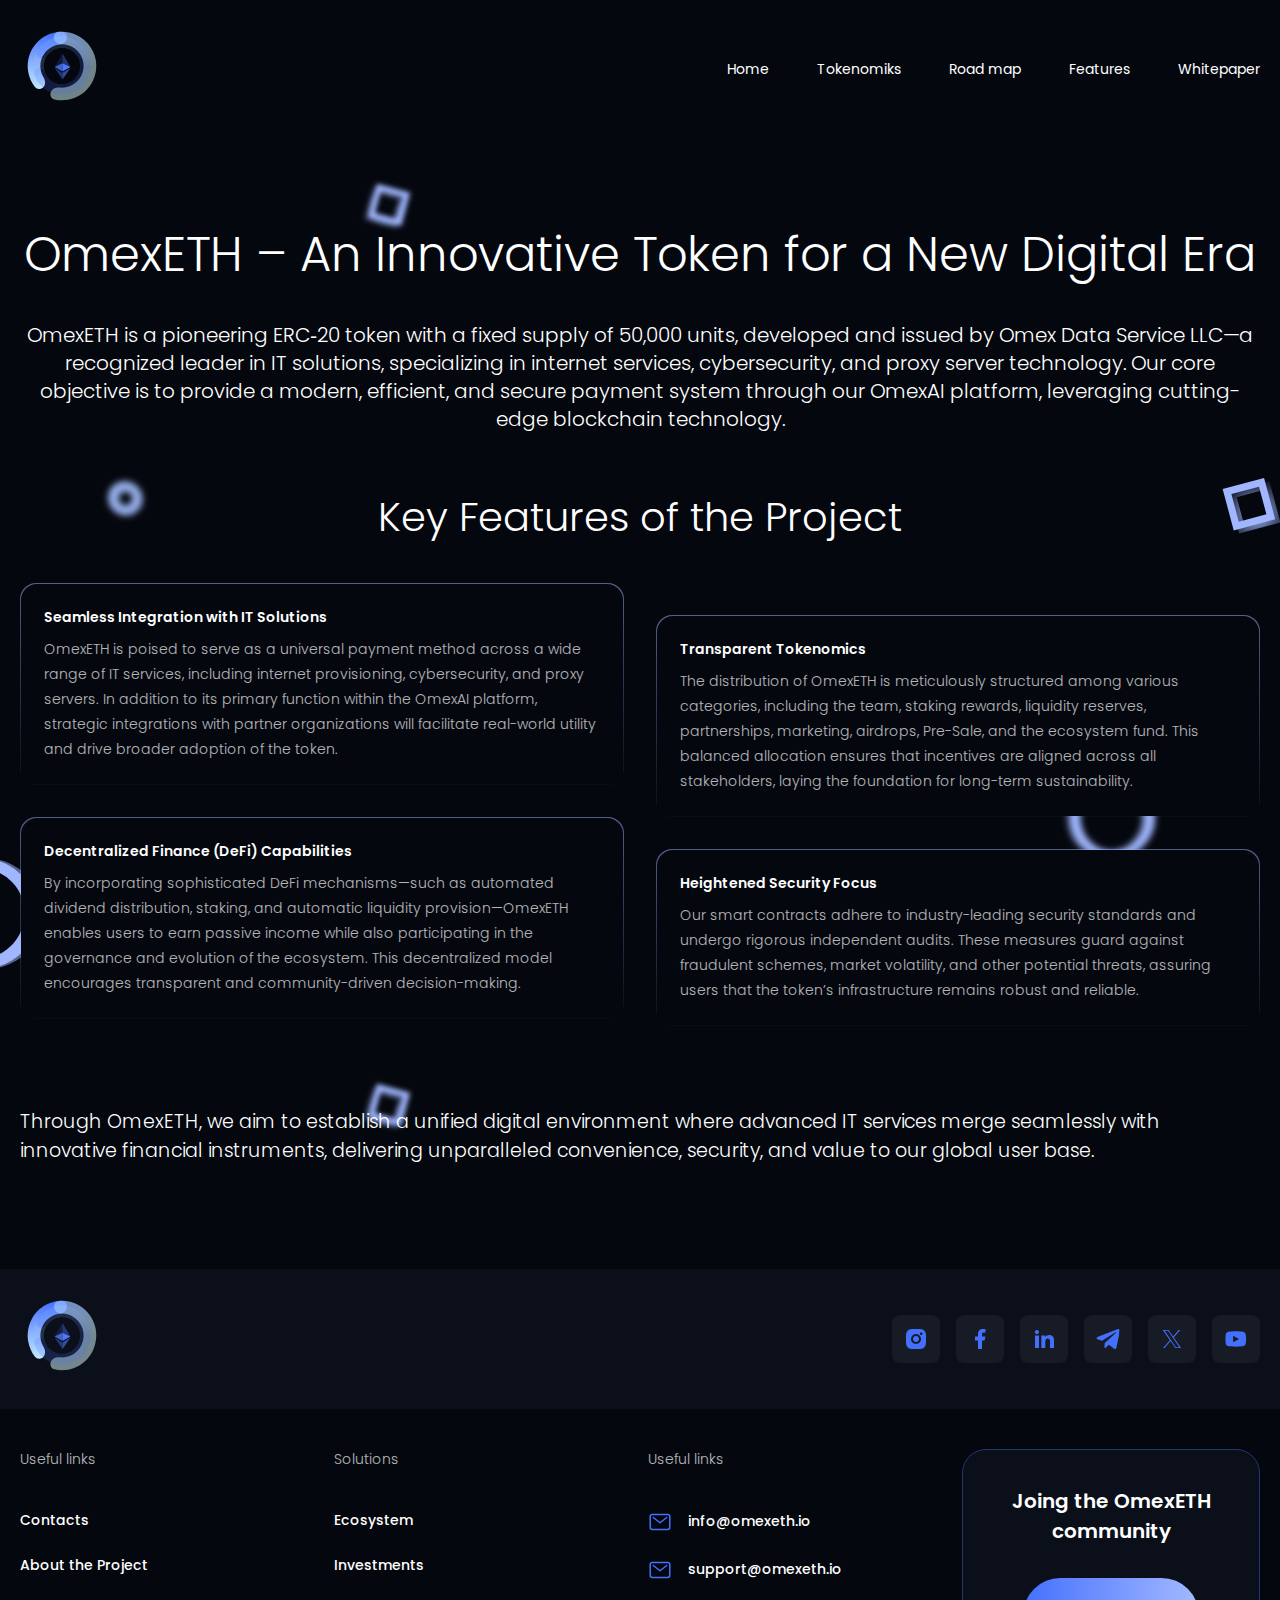
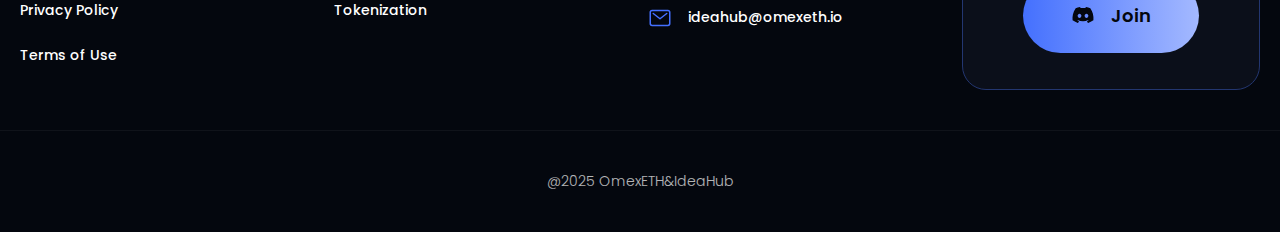
==== commit 6ad4f2ad: "tokens data change, pages text update" ====
--- a/about.html
+++ b/about.html
@@ -5,12 +5,30 @@
     <meta name="viewport" content="width=device-width, initial-scale=1.0" />
     <title>About the Project | Omex Ethereum Token Pre-Sale Start!</title>
     <link rel="stylesheet" href="./styles/style.css" />
+    <link
+      rel="apple-touch-icon"
+      sizes="180x180"
+      href="./assets/favicon/apple-touch-icon.png"
+    />
+    <link
+      rel="icon"
+      type="image/png"
+      sizes="32x32"
+      href="./assets/favicon/favicon-32x32.png"
+    />
+    <link
+      rel="icon"
+      type="image/png"
+      sizes="16x16"
+      href="./assets/favicon/favicon-16x16.png"
+    />
+    <link rel="manifest" href="./assets/favicon/site.webmanifest" />
   </head>
   <body>
     <nav>
       <div class="nav_wrapper container">
         <a href="./index.html">
-          <img src="./assets/logo.svg" alt="" />
+          <img class="nav_icon" src="./assets/logo.svg" alt="" />
         </a>
         <div class="nav_menu">
           <a href="./index.html"><p>Home</p></a>
@@ -19,7 +37,38 @@
           <a href="index.html#features"> <p>Features</p></a>
           <a href="index.html#whitepaper"><p>Whitepaper</p></a>
         </div>
-      </div>
+
+        <img
+          onclick="toggleMenu()"
+          class="mob_menu_btn"
+          src="./assets/icons/menu.svg"
+          alt=""
+        />
+      </div>
+      <div class="mob_menu">
+        <div class="mob_menu_exit">
+          <img
+            onclick="toggleMenu()"
+            src="./assets/icons/close-menu.svg"
+            alt=""
+          />
+        </div>
+        <div class="nav_menu">
+          <a href="./index.html"><p>Home</p></a>
+          <a href="index.html#tokenomiks"> <p>Tokenomiks</p></a>
+          <a href="index.html#roadmap"><p>Road map</p></a>
+          <a href="index.html#features"> <p>Features</p></a>
+          <a href="index.html#whitepaper"><p>Whitepaper</p></a>
+        </div>
+      </div>
+
+      <script>
+        function toggleMenu() {
+          document
+            .querySelector(".mob_menu")
+            .classList.toggle("visible_mob_menu");
+        }
+      </script>
     </nav>
 
     <div class="page_content">
@@ -116,20 +165,32 @@
       <div class="footer_top">
         <div class="container footer_top_w">
           <a href="./index.html">
-            <img src="./assets/logo.svg" alt="" />
+            <img class="footer_logo" src="./assets/logo.svg" alt="" />
           </a>
           <div class="footer_socials">
-            <a href="#">
+            <a target="_blank" href="https://www.instagram.com/omexdata">
               <img src="./assets/icons/socials/inst.svg" alt="" />
             </a>
-            <a href="#">
+            <a
+              target="_blank"
+              href="https://www.facebook.com/share/g/14nUqvVris/?mibextid=wwXIfr"
+            >
               <img src="./assets/icons/socials/fb.svg" alt="" />
             </a>
-            <a href="#">
+            <a
+              target="_blank"
+              href="https://www.linkedin.com/company/omexdata"
+            >
               <img src="./assets/icons/socials/lnkd.svg" alt="" />
             </a>
-            <a href="#">
+            <a target="_blank" href="https://t.me/omexai">
               <img src="./assets/icons/socials/tg.svg" alt="" />
+            </a>
+            <a target="_blank" href="#">
+              <img src="./assets/icons/socials/x.svg" alt="" />
+            </a>
+            <a target="_blank" href="#">
+              <img src="./assets/icons/socials/yt.svg" alt="" />
             </a>
           </div>
         </div>
@@ -151,28 +212,35 @@
         </div>
         <div class="footer_menu footer_emails">
           <h4>Useful links</h4>
-          <a href="mailto:info@omexdata.com"
+          <a href="mailto:info@omexeth.io"
             ><img src="./assets/icons/socials/mail.svg" alt="" />
-            <p>info@omexdata.com</p></a
+            <p>info@omexeth.io</p></a
           >
-          <a href="mailto:contact@omexdata.com"
+          <a href="mailto:support@omexeth.io"
             ><img src="./assets/icons/socials/mail.svg" alt="" />
-            <p>contact@omexdata.com</p></a
+            <p>support@omexeth.io</p></a
           >
-        </div>
+          <a href="mailto:ideahub@omexeth.io"
+            ><img src="./assets/icons/socials/mail.svg" alt="" />
+            <p>ideahub@omexeth.io</p></a
+          >
+        </div>
+
         <div class="discord">
           <h3>
             Joing the OmexETH <br />
             community
           </h3>
-          <button class="main_btn">
-            <img src="./assets/icons/socials/discord.svg" alt="" />
-            Join
-          </button>
+          <a target="_blank" href="https://discord.gg/EJrqXEwd">
+            <button class="main_btn">
+              <img src="./assets/icons/socials/discord.svg" alt="" />
+              Join
+            </button>
+          </a>
         </div>
       </div>
       <div class="copyright">
-        <p>© 2025 Omex Data Service | All rights reserved</p>
+        <p>@2025 OmexETH&IdeaHub</p>
       </div>
     </footer>
   </body>
--- a/styles/style.css
+++ b/styles/style.css
@@ -256,11 +256,14 @@
   text-align: right;
 }
 
-.omex_roadmap {
+.roadmap_wrapper  {
   margin-top: 118px;
 }
-
-.omex_roadmap h2 {
+.roadmap_cards {
+  width: 100%;
+}
+
+.roadmap_wrapper h2 {
   color: rgb(255, 255, 255);
   font-family: Poppins;
   font-size: 48px;
@@ -271,11 +274,11 @@
   margin-bottom: 48px;
 }
 
-.roadmap_cards {
+/* .roadmap_cards {
   display: grid;
   grid-template-columns: repeat(4, 1fr);
   gap: 16px;
-}
+} */
 
 .roadmap_card_title p {
   color: rgb(68, 112, 254);
@@ -488,6 +491,9 @@
   align-items: center;
   gap: 16px;
 }
+.footer_socials img {
+  width: 24px;
+}
 
 .footer_socials a {
   border-radius: 8px;
@@ -721,7 +727,7 @@
   margin-top: 40px;
   border-radius: 15px;
   padding: 20px;
-  background: rgba(160, 182, 255, 0.05);
+  background: rgb(32, 34, 38);
 }
 
 .contacts_card_top {
@@ -830,11 +836,10 @@
     width: 100%;
   }
   .roadmap_cards {
-    width: 1250px;
-  }
-  .roadmap_wrapper {
-    overflow: auto;
-  }
+  width: 100%;
+
+  }
+
   .adv_overlay {
     width: 70%;
     left: 0;
@@ -856,6 +861,9 @@
 }
 
 @media only screen and (max-width: 500px) {
+  .roadmap_card {
+    width: 100%;
+  }
   .mob_menu_btn {
     display: flex;
   }
@@ -987,7 +995,7 @@
     margin-top: 8px;
   }
   h2,
-  .omex_roadmap h2 {
+  .roadmap_wrapper h2 {
     color: rgb(255, 255, 255);
     font-family: Poppins;
     font-size: 32px;
@@ -1149,10 +1157,11 @@
   .contacts_card p {
     font-size: 16px;
   }
-  .page_content {
-    background: url(../assets/images/header-bg-mob.svg);
-  }
+
   .privacy_page {
     background: none;
   }
-}
+  .roadmap_card {
+    width: 100%;
+  }
+}
